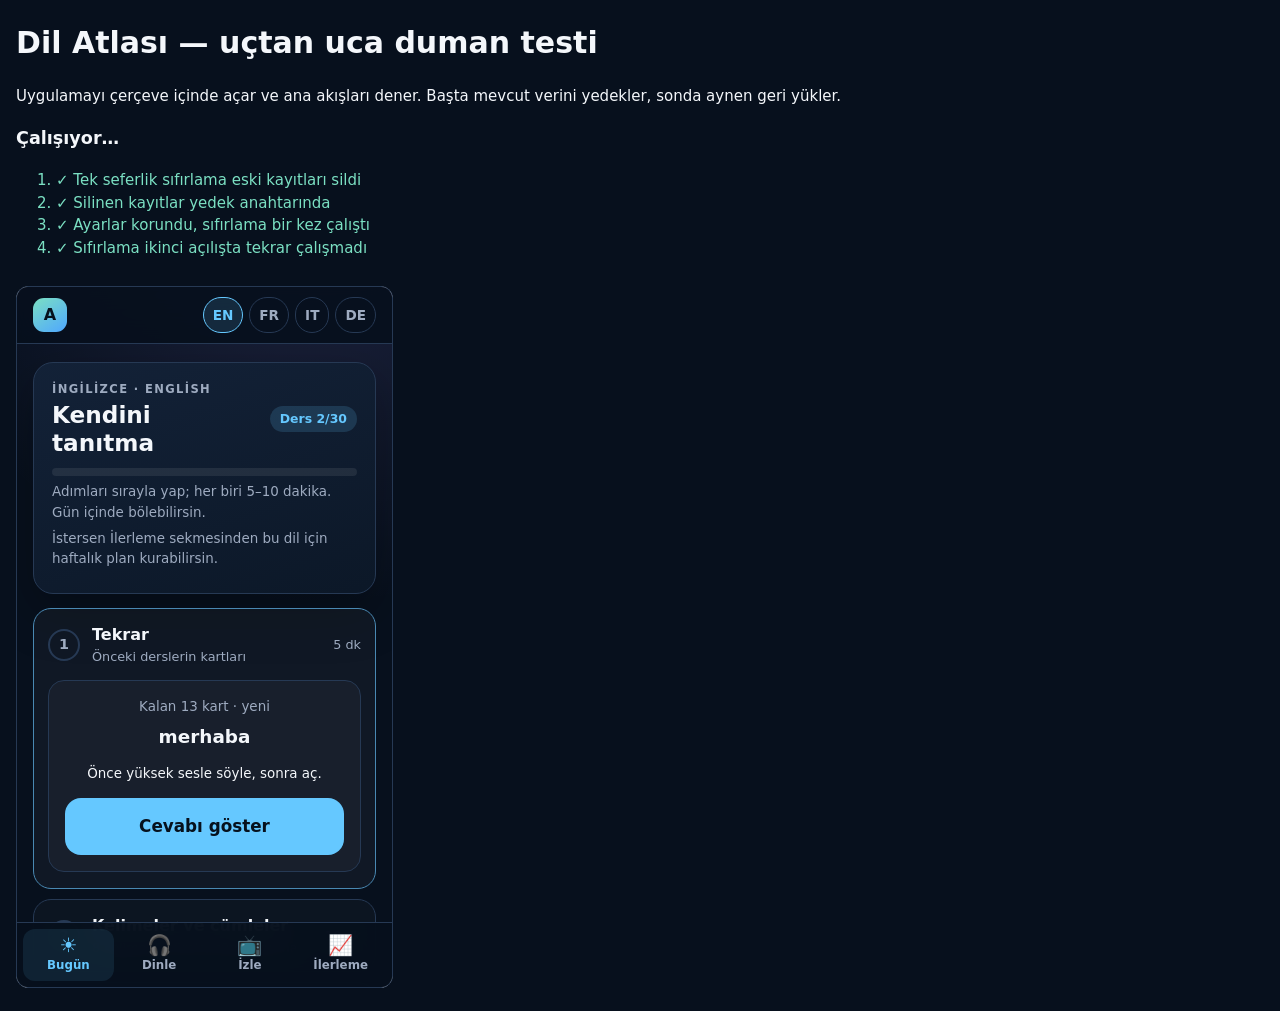
==== tests/smoke.html @ fa2945c3 "Telaffuz kontrolü: yeni konuşma kelime sayısıyla değil metin farkıyla bulunuyor Kullanıcı bildirimi:" ====
<!doctype html>
<html lang="tr">
<head>
<meta charset="utf-8">
<meta name="viewport" content="width=device-width,initial-scale=1">
<title>Dil Atlası — duman testi</title>
<style>
  body{font:15px/1.5 system-ui,sans-serif;margin:16px;background:#07101d;color:#f4f7fb}
  li.ok{color:#7be0c3}li.fail{color:#ff8b9b}#summary{font-weight:700;font-size:1.1rem}
  iframe{width:375px;height:700px;border:1px solid #263954;border-radius:12px;margin-top:12px;background:#fff}
</style>
</head>
<body>
<h1>Dil Atlası — uçtan uca duman testi</h1>
<p>Uygulamayı çerçeve içinde açar ve ana akışları dener. Başta mevcut verini yedekler, sonda aynen geri yükler.</p>
<p id="summary">Çalışıyor…</p>
<ol id="results"></ol>
<iframe id="app" title="Test edilen uygulama"></iframe>
<script>
(async () => {
  const results = document.getElementById('results');
  let pass = 0, fail = 0;
  const check = (ok, msg, extra = '') => { const li = document.createElement('li'); li.className = ok ? 'ok' : 'fail'; li.textContent = `${ok ? '✓' : '✗'} ${msg}${extra ? ' — ' + extra : ''}`; results.append(li); ok ? pass++ : fail++; };
  const wait = ms => new Promise(r => setTimeout(r, ms));
  const today = new Date().toLocaleDateString('en-CA');
  const day = o => { const d = new Date(); d.setDate(d.getDate() + o); return d.toLocaleDateString('en-CA'); };

  // Kullanıcının verisini yedekle.
  const saved = {}; for (let i = 0; i < localStorage.length; i++) { const k = localStorage.key(i); saved[k] = localStorage.getItem(k); }
  const frame = document.getElementById('app');
  const FLAG = 'dil-atlasi-sifirlama-2026-09';
  const load = async (keepFlag = true) => { if (keepFlag) localStorage.setItem(FLAG, '1'); frame.src = '../index.html?test=' + Date.now(); await new Promise(r => frame.onload = r); await wait(150); return stub(frame.contentWindow); };
  // Test ortamı: seslendirme anında biter, zamanlayıcılar en fazla 5 ms, onaylar evet, CSP ihlalleri toplanır.
  const stub = w => { w.speechSynthesis.speak = u => w.setTimeout(() => u.onend && u.onend(), 5); w.speechSynthesis.cancel = () => {}; const st = w.setTimeout.bind(w); w.setTimeout = (f, ms) => st(f, Math.min(ms, 5)); w.confirm = () => true; w.cspViolations = []; w.document.addEventListener('securitypolicyviolation', e => w.cspViolations.push(e.violatedDirective + ' ' + e.blockedURI)); return w; };

  try {
    // 0) Tek seferlik sıfırlama: eski kayıtlar silinir ama yedeklenir, diğer ayarlar kalır
    localStorage.clear(); localStorage.setItem(`da:lesson:en:${day(-3)}`, '1'); localStorage.setItem('dil-atlasi-srs', '{"v":2,"cards":{}}'); localStorage.setItem('dil-atlasi-timer', '45');
    await load(false);
    check(localStorage.getItem(`da:lesson:en:${day(-3)}`) === null && localStorage.getItem('dil-atlasi-srs') === null, 'Tek seferlik sıfırlama eski kayıtları sildi');
    check(JSON.parse(localStorage.getItem('dil-atlasi-sifirlama-yedegi') || '{}')[`da:lesson:en:${day(-3)}`] === '1', 'Silinen kayıtlar yedek anahtarında');
    check(localStorage.getItem('dil-atlasi-timer') === '45' && localStorage.getItem(FLAG) === '1', 'Ayarlar korundu, sıfırlama bir kez çalıştı');
    localStorage.setItem(`da:lesson:en:${day(-1)}`, '1'); await load(false);
    check(localStorage.getItem(`da:lesson:en:${day(-1)}`) === '1', 'Sıfırlama ikinci açılışta tekrar çalışmadı');

    // 0b) Şema sürümü ve kontrollü geçiş: eski veri yedeklenir, sürüm 2 olur; daha yeni sürümün verisine dokunulmaz
    localStorage.clear(); localStorage.setItem(`da:lesson:en:${day(-2)}`, '1'); localStorage.setItem('dil-atlasi-srs', JSON.stringify({v:2, cards:{}, stats:{en:{ok:'3', n:'4'}}}));
    await load();
    const mig = JSON.parse(localStorage.getItem('dil-atlasi-goc-yedegi') || '{}'), mst = JSON.parse(localStorage.getItem('dil-atlasi-srs')).stats.en;
    check(localStorage.getItem('dil-atlasi-surum') === '2' && mig.from === 1 && mig.data?.[`da:lesson:en:${day(-2)}`] === '1', 'Geçiş: sürüm 2, eski kayıtlar geçiş yedeğinde');
    check(mst.ok === 3 && mst.n === 4 && localStorage.getItem(`da:lesson:en:${day(-2)}`) === '1' && JSON.parse(localStorage.getItem('dil-atlasi-plan')).v === 1, 'Geçiş: veri korundu, yeni anahtarlar başlatıldı');
    localStorage.clear(); localStorage.setItem('dil-atlasi-surum', '99'); await load();
    check(localStorage.getItem('dil-atlasi-surum') === '99' && localStorage.getItem('dil-atlasi-plan') === null, 'Daha yeni sürümün verisine dokunulmadı');

    // 1) Temiz kurulum
    localStorage.clear();
    let w = await load(), $ = s => w.document.querySelector(s), $$ = s => [...w.document.querySelectorAll(s)];
    check($('#lessonPill').textContent === 'Ders 1/30', 'Temiz kurulumda Ders 1/30', $('#lessonPill').textContent);
    check($('#lessonTitle').textContent === 'Selamlaşma', 'İlk ders başlığı Selamlaşma');
    check($$('.step.open .item:not(.freq) .pron').length === 8, 'Sekiz kelimenin Türkçe okunuşu görünüyor', $$('.step.open .item .pron').map(e => e.textContent).slice(0, 3).join(' '));
    check(!!$('#voiceSelect') && $('#voiceSelect').options.length >= 1, 'Ses seçici var');
    check($$('.step').length === 4, '4 aşama görünüyor');
    check($$('.lang-chip').length === 4, '4 dil düğmesi var');
    check(!w.document.getElementById('panel-bugun').hidden && w.document.getElementById('panel-yuru').hidden, 'Varsayılan sekme Bugün');

    // 2) Dil geçişi ve kalıcılık
    $$('.lang-chip')[1].click();
    check(localStorage.getItem('dil-atlasi-active') === 'fr', 'Fransızca seçimi kaydedildi');
    check($('.step.open .item strong')?.textContent === w.LESSONS.fr[0].w[0][0], 'Fransızca ilk kelime görünüyor', $('.step.open .item strong')?.textContent);
    $('#tab-izle').click();
    w = await load(); $ = s => w.document.querySelector(s); $$ = s => [...w.document.querySelectorAll(s)];
    check($('#todayEyebrow').textContent.startsWith('Fransızca'), 'Yenilemede dil korunuyor');
    check(!$('#panel-izle').hidden, 'Yenilemede sekme korunuyor');
    check($$('#videoRes a').length >= 2 && $$('#videoRes a').every(a => a.rel === 'noopener noreferrer'), 'İzle: video bağlantıları noopener');
    $('#tab-bugun').click();

    // 3) Kelimeler + cümle kurma + aşama işaretleme
    const idx = 0, target = w.LESSONS.fr[idx].p[0][0].split(/\s+/);
    for (const tok of target) { const c = $$('.step.open .build-pool .chip').find(x => x.textContent === tok); c && c.click(); }
    check($('.step.open .result').textContent.startsWith('Doğru'), 'Cümle kurma: doğru sıra kabul edildi');
    // 3a) Cümle kurma sonu: başa sarmaz, doğru/yanlış özetini gösterir; Baştan ilk cümleye döner
    const bx = () => $('.step.open .build-pool').parentElement, bbtn = t => [...bx().querySelectorAll('.step-actions .btn')].find(b => b.textContent.startsWith(t));
    const solve = k => { for (const tok of w.LESSONS.fr[idx].p[k][0].split(/\s+/)) { const c = [...bx().querySelectorAll('.build-pool .chip')].find(x => x.textContent === tok); c && c.click(); } };
    bbtn('Sıradaki').click(); check(bx().querySelector('p').textContent.startsWith('2/5'), 'Cümle kurma: ikinci cümle');
    bbtn('Baştan').click(); check(bx().querySelector('p').textContent.startsWith('1/5'), 'Cümle kurma: Baştan ilk cümleye döndü');
    solve(0); bbtn('Sıradaki').click();
    [...bx().querySelectorAll('.build-pool .chip')].forEach(() => bx().querySelector('.build-pool .chip').click());
    check(bx().querySelector('.result').classList.contains('no'), 'Cümle kurma: yanlış sıra reddedildi');
    bbtn('Sıradaki').click(); bbtn('Sıradaki').click(); bbtn('Sıradaki').click(); solve(4);
    check(!bbtn('Sıradaki') && !!bbtn('Bitir'), 'Son cümlede Sıradaki yerine Bitir');
    bbtn('Bitir').click();
    const sum = $('.step.open .build-target') ? '' : ($$('.step.open .result').find(r => /cümleden/.test(r.textContent))?.textContent || '');
    check(/5 cümleden 2 doğru, 1 yanlış, 2 atlandı/.test(sum), 'Cümle kurma bitince özet gösterildi, başa sarmadı', sum);
    [...w.document.querySelectorAll('.step.open .btn')].find(b => b.textContent === 'Baştan başla').click();
    check(bx().querySelector('p').textContent.startsWith('1/5'), 'Özetten sonra Baştan başla ilk cümleye döndü');
    $$('.step.open .btn').find(b => b.textContent.startsWith('Tamamladım')).click();
    check(localStorage.getItem(`da:lesson:fr:${today}`) === '1', 'Kelimeler aşaması da:lesson anahtarına yazıldı');
    check($('.step.open .step-title').textContent === 'Dinle ve tekrar et', 'Sonraki aşama açıldı');
    check($('#todayBar').style.width === '50%', 'İlerleme çubuğu %50', $('#todayBar').style.width);

    // 3b) En sık 1000 kelime: ders tamamlanınca ilk paket öğrenildi, bugün aynı paket görünmeye devam eder
    const fst = JSON.parse(localStorage.getItem('dil-atlasi-sik') || '{}').fr;
    check(fst && fst.done === 1 && fst.last === today, 'Sık kelimeler: ders tamamlanınca 1. paket sayıldı', JSON.stringify(fst));
    const hf = $$('.step-head'); if (hf[1].getAttribute('aria-expanded') !== 'true') hf[1].click();
    check($$('.step.open .item.freq').length === 10 && $$('.step.open .item.freq strong')[0].textContent.includes(w.FREQ.fr[0][0]), 'Sık kelimeler: bugünün 10 kelimesi (1–10) görünüyor');
    check($$('.step.open .item.freq .example').length === 10, 'Sık kelimeler: örnek cümleler var');
    $$('.step.open .btn').find(b => b.textContent === 'Geri al').click();
    check(JSON.parse(localStorage.getItem('dil-atlasi-sik')).fr.done === 0, 'Geri alınca paket sayacı geri döndü');
    const hf2 = $$('.step-head'); if (hf2[1].getAttribute('aria-expanded') !== 'true') hf2[1].click();
    $$('.step.open .btn').find(b => b.textContent.startsWith('Tamamladım')).click();

    // 3c) Ses zinciri: "Hepsini dinle" başka bir ▶ ile durur (Safari cancel sonrası onend gönderse bile)
    const spoken = [], fakeSpeak = u => { spoken.push(u.lang); w.setTimeout(() => u.onend && u.onend(), 5); };
    w.speechSynthesis.speak = fakeSpeak; w.speechSynthesis.cancel = () => {};
    const hl = $$('.step-head'); if (hl[1].getAttribute('aria-expanded') !== 'true') hl[1].click();
    $$('.step.open .btn').find(b => b.textContent === '▶ Hepsini dinle').click(); await wait(2);
    $$('.step.open .item .speak')[3].click(); await wait(150);
    check(spoken.length === 2, 'Tek ▶, "Hepsini dinle" zincirini durdurdu', `çalınan=${spoken.length}`);
    spoken.length = 0; $$('.step.open .btn').find(b => b.textContent === '▶ Hepsini dinle').click(); await wait(150);
    check(spoken.length === 8, '"Hepsini dinle" yalnızca basınca 8 kelimeyi okudu', `çalınan=${spoken.length}`);

    // 4) Dinle: ses çalışması baştan sona, Türkçe seslendirilmez, anlam yazılı; bitince shadow işaretlenir
    spoken.length = 0; $('#tab-yuru').click(); $('#drillPlay').click(); for (let i = 0; i < 40 && !$('#drillTr').textContent; i++) await wait(5);
    check($('#drillL2').textContent === w.LESSONS.fr[0].w[0][0] && $('#drillTr').textContent.endsWith(w.LESSONS.fr[0].w[0][1]), 'Ses çalışması: hedef dil büyük, Türkçe anlam altında yazılı', $('#drillTr').textContent);
    for (let i = 0; i < 400 && !$('#drillL1').textContent.startsWith('Bitti'); i++) await wait(50);
    check($('#drillL1').textContent.startsWith('Bitti'), 'Ses çalışması tamamlandı');
    check(spoken.length > 0 && spoken.every(l => l.startsWith('fr')), 'Ses çalışmasında Türkçe seslendirme yok', [...new Set(spoken)].join(','));
    check(!$('#trVoiceSelect'), 'Türkçe ses seçici kaldırıldı');
    $('#drillPlay').click(); await wait(2); $('#tab-bugun').click(); await wait(20);
    check($('#drillPlay').textContent === '▶ Başlat', 'Sekme değişince ses çalışması durdu'); $('#tab-yuru').click();
    w.document.querySelector('input[name=rate][value="0.8"]').click();
    check(localStorage.getItem('dil-atlasi-rate') === '0.8', 'Konuşma hızı kaydedildi');
    check(localStorage.getItem(`da:shadow:fr:${today}`) === '1', 'Ses çalışması bitince shadow işaretlendi');
    check($$('#audioRes a').length >= 2, 'Dinle: podcast bağlantıları var');

    // 5) Konuş: ChatGPT bağlantısı yalnızca ders metnini taşır
    $('#tab-bugun').click();
    const heads = $$('.step-head'); if (heads[3].getAttribute('aria-expanded') !== 'true') heads[3].click();
    const gpt = $$('.step.open a').find(a => a.textContent.includes('ChatGPT'));
    const q = decodeURIComponent(gpt.href.split('?q=')[1] || '');
    check(gpt.href.startsWith('https://chatgpt.com/?q=') && gpt.rel === 'noopener noreferrer', 'ChatGPT bağlantısı doğru ve noopener');
    check(q.includes(w.LESSONS.fr[0].t) && !q.includes('localStorage'), 'Mesaj günün dersini içeriyor');

    check(/EN FAZLA 2/.test(q) && /senaryo/.test(q), 'Mesaj senaryo ve en fazla 2 düzeltme kuralı içeriyor');

    // 5b) Hata defteri: kullanıcı girdisi metin olarak saklanır, günde en fazla 2
    const xss = '<img src=x onerror=alert(1)>Je suis là.';
    const [inT, inTr] = $$('.step.open .note-form input'); inT.value = xss; inTr.value = 'Buradayım.';
    $$('.step.open .note-form .btn')[0].click();
    const notes = JSON.parse(localStorage.getItem('dil-atlasi-notlar'));
    const noteVals = Object.values(notes.items);
    check(noteVals.length === 1 && noteVals[0].t === xss && noteVals[0].d === today, 'Hata defterine not eklendi (metin olarak)');
    const [inT2] = $$('.step.open .note-form input'); inT2.value = 'Deuxième phrase.'; $$('.step.open .note-form .btn')[0].click();
    check($$('.step.open .note-form .btn')[0].disabled, 'Günde 2 nottan sonra ekleme kapandı');
    check(!w.document.querySelector('img[src="x"]'), 'Not içeriği HTML olarak çalışmadı');

    // 5a) Telaffuz testi Konuş adımında görünür: her kelime/cümle için ▶, 🎙 Kaydet, ✓ Kontrol et
    let stopped = 0, deny = true;
    w.navigator.mediaDevices.getUserMedia = async () => { if (deny) throw Object.assign(new Error('x'), {name:'NotAllowedError'}); return {getTracks: () => [{stop() { stopped++; }}]}; };
    w.MediaRecorder = class { constructor() { this.state = 'inactive'; this.mimeType = 'audio/webm'; } start() { this.state = 'recording'; } stop() { this.state = 'inactive'; this.ondataavailable({data:new w.Blob(['x'], {type:'audio/webm'})}); this.onstop(); } };
    // iPhone Safari modeli (gerçek cihaz tanılamasından, v18: "başladı → mikrofon" ve sonra hiçbir şey):
    // - Sayfada yalnızca ilk start() ses alır; sonraki her oturumda mikrofon açılır ama ses gelmez (sonuç/hata/end yok).
    // - start() dokunma (click) dışında çağrılırsa da ses gelmez.
    // - Sürekli (continuous) oturum açık kalır; söylenenler tek bir büyüyen ara sonuçta birikir (isFinal yok).
    // - stop() 'end' gönderir; abort() göndermez. Açık nesnede start() InvalidStateError fırlatır.
    let micOpen = 0, pageStarts = 0, deadStarts = 0, instances = 0, liveRec = null;
    w.SpeechRecognition = w.webkitSpeechRecognition = class {
      constructor() { this.n = ++instances; }
      start() {
        if (this.open) throw new w.DOMException('already started', 'InvalidStateError');
        pageStarts++; const inTap = w.event?.type === 'click';
        this.alive = inTap && pageStarts === 1; if (!this.alive) deadStarts++;
        micOpen++; this.open = true; this.list = []; liveRec = this;
        this.onstart?.(); this.onaudiostart?.();
      }
      stop() { w.setTimeout(() => { if (!this.open) return; this.open = false; micOpen--; if (liveRec === this) liveRec = null; this.onend?.(); }, 5); }
      abort() { if (this.open) { this.open = false; micOpen--; if (liveRec === this) liveRec = null; } }
    };
    // Kullanıcı konuşur: açık ve ses alan oturuma eklenir.
    // iPhone yeni konuşmayı üç biçimde bildirebiliyor: 'ekle' (aynı metne ekler), 'yeni' (duraklamadan sonra metni yalnızca yeni cümleyle
    // baştan yazar), 'sira' (yeni bir sonuç sırası açar). Varsayılan 'ekle'.
    let sayMode = 'ekle';
    const say = t => {
      const r = liveRec; if (!r || !r.alive) return;
      r.list ||= [];
      if (sayMode === 'sira' || !r.list.length) r.list.push(t);
      else r.list[r.list.length - 1] = sayMode === 'yeni' ? t : (r.list[r.list.length - 1] + ' ' + t).trim();
      r.onresult({resultIndex:0, results:r.list.map(x => Object.assign([{transcript:x}], {isFinal:false}))});
    };
    const hk = $$('.step-head'); hk[3].click(); if ($$('.step-head')[3].getAttribute('aria-expanded') !== 'true') $$('.step-head')[3].click();
    const rows = $$('.step.open .pron-item');
    check(rows.length === 13 && rows[0].querySelector('strong').textContent === w.LESSONS.fr[0].w[0][0] && rows[0].textContent.includes(w.LESSONS.fr[0].w[0][1]), 'Telaffuz testi: 8 kelime + 5 cümle, Türkçe anlam yazılı', `satır=${rows.length}`);
    const say0 = rows[8], tools = say0.querySelector('.pron-tools'), recBtn = [...tools.querySelectorAll('.btn')].find(b => b.textContent.includes('Kaydet'));
    recBtn.click(); await wait(20);
    check(/izni verilmedi/.test(tools.querySelector('.rec [role=status]').textContent), 'Mikrofon izni reddedilince açıklama gösterildi');
    // Test ortamında zamanlayıcılar 5 ms'ye kısaltıldığı için kayıt süre sınırında kendiliğinden biter.
    deny = false; recBtn.click(); await wait(40);
    const aud = tools.querySelector('.rec audio');
    check(stopped === 1 && aud && aud.src.startsWith('blob:') && recBtn.textContent.includes('Yeniden'), 'Kayıt süre sınırında bitti: mikrofon kapatıldı, kayıt dinlenebilir');
    recBtn.click(); await wait(40);
    check(stopped === 2 && tools.querySelectorAll('.rec audio').length === 1 && tools.querySelector('.rec audio').src !== aud.src, 'Yeni kayıt eskisinin yerini aldı');
    // Otomatik kontrol: önce açık onay, sonra kelime kelime sonuç
    const target8 = w.LESSONS.fr[0].p[0][0], chk = [...tools.querySelectorAll('.btn')].find(b => b.textContent.includes('Kontrol'));
    const res8 = () => tools.querySelector('.check').textContent;
    chk.click(); await wait(20);
    check(/Onaylıyor musun/.test(res8()) && localStorage.getItem('dil-atlasi-tanima') === null, 'Otomatik kontrol önce onay istiyor');
    [...tools.querySelectorAll('.check .btn')].find(b => b.textContent.startsWith('Onayla')).click(); say(target8.toLowerCase().replace(/[.,!?]/g, '')); await wait(40);
    check(localStorage.getItem('dil-atlasi-tanima') === '1' && /%100/.test(res8()), 'Doğru söylenince %100', res8());
    check(micOpen === 1 && !$('#asrBar').hidden && /Mikrofon açık/.test($('#asrBar').textContent), 'Oturum açık kalıyor ve "Mikrofon açık · Kapat" çubuğu görünüyor');
    const words8 = target8.split(/\s+/).filter(x => /\p{L}/u.test(x));
    chk.click(); say(words8.slice(0, -1).join(' ') + ' xyz'); await wait(40);
    check(tools.querySelectorAll('.check .word-miss').length === 1 && tools.querySelectorAll('.check .word-ok').length === words8.length - 1, 'İkinci kontrol: eksik kelime kırmızı (aynı oturum, önceki söz karışmadı)', res8());
    chk.click(); say(target8); await wait(40);
    check(/%100/.test(res8()), 'Üçüncü kontrol de sonuç verdi', res8());
    chk.click(); await wait(2); chk.click(); await wait(20);
    check(chk.textContent === '✓ Kontrol et' && /Ses duyulmadı/.test(res8()) && micOpen === 1, 'Söylemeden Bitir: "Ses duyulmadı", oturum açık kalır', res8());
    check(![...tools.querySelectorAll('.btn')].some(b => b.textContent === '▶ Doğrusu'), '"▶ Doğrusu" düğmesi kaldırıldı');
    // Kullanıcının senaryosu: yanlış, sonra doğru, art arda 5 kez
    const seq = [];
    for (let k = 0; k < 5; k++) { chk.click(); say(k % 2 ? target8 : 'how are you'); await wait(40); seq.push(tools.querySelector('.check .result')?.textContent.match(/%\d+/)?.[0] || res8()); }
    check(seq.join(' ') === '%0 %100 %0 %100 %0', 'Art arda 5 kontrol: yanlış/doğru her seferinde doğru sonuç', seq.join(' '));
    const tools0 = rows[0].querySelector('.pron-tools'), chk0 = [...tools0.querySelectorAll('.btn')].find(b => b.textContent.includes('Kontrol'));
    chk0.click(); say(w.LESSONS.fr[0].w[0][0]); await wait(40);
    check(/%100/.test(tools0.querySelector('.check').textContent), 'Başka satırda kontrol aynı oturumla sonuç verdi', tools0.querySelector('.check').textContent);
    // Kullanıcının bildirdiği sıra: "how are you" → "hello" → "hello" → "thank you"; üç bildirim biçiminde de her biri doğru değerlendirilmeli
    const rowOf = word => rows.find(r => r.querySelector('strong').textContent.toLowerCase() === word);
    for (const mode of ['ekle', 'yeni', 'sira']) {
      sayMode = mode; const got = [];
      for (const [word, spoken] of [['salut', 'ça va'], ['salut', 'salut'], ['salut', 'salut'], ['merci', 'merci']]) {
        const row = rowOf(word) || rows[0], c = [...row.querySelectorAll('.pron-tools .btn')].find(b => b.textContent.includes('Kontrol'));
        c.click(); say(spoken); await wait(40); got.push(row.querySelector('.check .result')?.textContent.match(/%\d+/)?.[0] || row.querySelector('.check').textContent.slice(0, 40));
      }
      check(got.join(' ') === '%0 %100 %100 %100', `Kullanıcının sırası (${mode}): yanlış, doğru, doğru, başka kelime doğru`, got.join(' '));
    }
    sayMode = 'ekle';
    check(deadStarts === 0 && pageStarts === 1 && instances === 1, 'Bütün kontroller tek oturumla yapıldı (iPhone yalnızca ilkini dinliyor)', `başlatma=${pageStarts} ölü=${deadStarts} nesne=${instances}`);
    // Kapat: mikrofon kapanır, çubuk gizlenir
    $('#asrBar .btn').click(); await wait(20);
    check(micOpen === 0 && $('#asrBar').hidden, 'Kapat ile mikrofon kapandı');
    // Yeniden açılan oturum iPhone'da sessiz kalır → "Yenile ve devam et" önerilir; yenileyince Konuş adımı açılır ve çalışır
    chk0.click(); say('bonjour'); await wait(40);
    const rb = [...tools0.querySelectorAll('.check .btn')].find(b => b.textContent.includes('Yenile'));
    check(!!rb && /Tanılama v\d+: başladı → mikrofon/.test(tools0.querySelector('.check').textContent), 'Sessiz yeniden açılışta Yenile önerisi ve tanılama satırı', tools0.querySelector('.check').textContent);
    w.__eskiSayfa = true; const reloaded = new Promise(r => frame.onload = r); rb.click(); await reloaded; await wait(150);
    w = stub(frame.contentWindow); check(!w.__eskiSayfa, 'Yenile ve devam et sayfayı yeniledi');
    $ = s => w.document.querySelector(s); $$ = s => [...w.document.querySelectorAll(s)];
    check($('.step.open .step-title')?.textContent === 'Konuş' && !!$('#pronTest'), 'Yenileme sonrası Konuş adımı açık, telaffuz testi hazır', $('.step.open .step-title')?.textContent);
    check(w.matchWords("J'ai un chat.", 'jai un chat').score < 1 && w.matchWords('Ça va très bien', 'ca va tres bien').score === 1, 'Karşılaştırma aksan ve noktalamayı yok sayıyor');
    check(!Object.keys(localStorage).some(k => /kayit|rec|audio/i.test(k)), 'Ses kaydı saklanmadı');

    // 5c) Aynı gün kendini sına
    const h2 = $$('.step-head'); if (h2[1].getAttribute('aria-expanded') !== 'true') h2[1].click();
    $$('.step.open .btn').find(b => b.textContent.startsWith('▶ Testi başlat')).click();
    let qn = 0; while ($$('.step.open .flash').length && qn < 40) { const f = $$('.step.open .flash').pop(); f.querySelector('.btn').click(); const b = [...f.querySelectorAll('.actions .btn')]; (qn === 0 ? b[0] : b[1]).click(); qn++; }
    check(qn === 24 && /23 öğeyi hatırladın/.test($('.step.open')?.textContent || ''), 'Kendini sına: 13 ders + 10 sık kelime, bilinmeyen sona döndü', `tur=${qn}`);

    // 5d) Ertesi gün hata defteri kartı tekrar kuyruğunda (text olarak)
    const nn = JSON.parse(localStorage.getItem('dil-atlasi-notlar')); Object.values(nn.items).forEach(x => x.d = day(-1)); localStorage.setItem('dil-atlasi-notlar', JSON.stringify(nn));
    localStorage.setItem(`da:lesson:fr:${day(-1)}`, '1');
    w = await load(); $ = s => w.document.querySelector(s); $$ = s => [...w.document.querySelectorAll(s)];
    const cardsFr = w.dueCards('fr').filter(c => c.id.includes(':n:'));
    check(cardsFr.length === 2 && cardsFr.some(c => c.target === xss), 'Hata defteri kartları ertesi gün tekrarda');
    check(!w.document.querySelector('img[src="x"]'), 'Kart gösteriminde HTML çalışmadı');

    // 6) Ertesi gün: ders ilerler, tekrar kartları gelir
    localStorage.clear(); localStorage.setItem('dil-atlasi-active', 'en'); localStorage.setItem(`da:lesson:en:${day(-1)}`, '1');
    w = await load(); $ = s => w.document.querySelector(s); $$ = s => [...w.document.querySelectorAll(s)];
    check($('#lessonPill').textContent === 'Ders 2/30', 'Bir gün çalışınca Ders 2', $('#lessonPill').textContent);
    check(/Kalan 13 kart/.test($('.step.open .flash')?.textContent || ''), 'Dünkü 13 öğe tekrar kartı oldu');
    let n = 0; while ($('#steps .flash') && n < 20) { $('#steps .flash .btn').click(); const b = $$('#steps .flash .actions .btn'); (n === 0 ? b[0] : b[1]).click(); n++; }
    const srs = JSON.parse(localStorage.getItem('dil-atlasi-srs'));
    check(n === 13 && srs.v === 2, '13 kart değerlendirildi, v2 biçimi', `n=${n}`);
    const lg = JSON.parse(localStorage.getItem('dil-atlasi-gunluk')).d[today]?.en;
    check(lg?.c === 13 && lg.ok === 12, 'Günlük istatistik: 13 kart, 12 bilinen', JSON.stringify(lg));
    const cur = $('#statsBody tr.current');
    check(cur && cur.querySelectorAll('td')[2].textContent === '13' && cur.querySelectorAll('td')[3].textContent === '%92', 'İlerleme: haftalık tabloda bugünkü kartlar', cur?.textContent);
    check(/13 kart/.test($('#statsToday').textContent), 'İlerleme: bugünün özeti', $('#statsToday').textContent);
    check(srs.cards['en:0:w0'].d === day(1) && srs.cards['en:0:w1'].d === day(1), 'Bilinen ve bilinmeyen kart ertesi güne planlandı');
    check(localStorage.getItem(`da:review:en:${today}`) === '1', 'Kartlar bitince review kendiliğinden işaretlendi');
    const h3 = $$('.step-head'); if (h3[1].getAttribute('aria-expanded') !== 'true') h3[1].click();
    check($$('.step.open .item strong').some(e => e.textContent.startsWith('🇹🇷')), 'Somut kelimede emoji ipucu görünüyor (Ders 2: Türkiye)');

    // 6-plan) Haftalık plan: bugünü seç, hedef 2 aşama; dil düğmesi ve Bugün ipucu güncellenir
    const dow = String(new Date().getDay());
    $(`#planDays input[value="${dow}"]`).click(); $('#planGoal input[value="2"]').click();
    const pl = JSON.parse(localStorage.getItem('dil-atlasi-plan')).langs.en;
    check(pl.days.length === 1 && pl.days[0] === +dow && pl.goal === 2, 'Plan kaydedildi', JSON.stringify(pl));
    check($$('.lang-chip')[0].classList.contains('planned') && /bugün planda/.test($$('.lang-chip')[0].getAttribute('aria-label')), 'Dil düğmesinde bugün planda işareti');
    check(/bugün İngilizce günü/.test($('#planHint').textContent) && /0\/1/.test($('#planHint').textContent), 'Bugün ipucu planı ve hedefi gösteriyor', $('#planHint').textContent);
    $$('.lang-chip')[1].click();
    check(/planında yok; planlı: İngilizce/.test($('#planHint').textContent), 'Planda olmayan dil için yumuşak hatırlatma', $('#planHint').textContent);
    $(`#planDays input[value="${dow}"]`).click(); $$('.lang-chip')[2].click(); $(`#planDays input[value="${dow}"]`).click();
    check($('#planWarn').textContent.includes('Fransızca ve İtalyanca aynı günlerde'), 'Fransızca-İtalyanca aynı gün uyarısı');
    $$('.lang-chip')[0].click();

    // 6a) Dünkü sık kelime paketi bugün tekrar kartı olur
    localStorage.setItem('dil-atlasi-sik', JSON.stringify({en: {on: true, done: 1, last: day(-1)}}));
    w = await load(); $ = s => w.document.querySelector(s); $$ = s => [...w.document.querySelectorAll(s)];
    check(w.dueCards('en').filter(c => c.id.startsWith('en:f:')).length === 10, 'Dünkü 10 sık kelime tekrar kuyruğunda');
    const hs = $$('.step-head'); if (hs[1].getAttribute('aria-expanded') !== 'true') hs[1].click();
    check($$('.step.open .item.freq strong')[0]?.textContent.includes(w.FREQ.en[10][0]), 'Bugün 11–20. kelimeler gösteriliyor');
    $('#tab-ilerleme').click(); $('#freqToggle').click();
    check(JSON.parse(localStorage.getItem('dil-atlasi-sik')).en.on === false && !w.document.querySelector('.item.freq'), 'Sık kelimeler kapatılabiliyor');
    $('#freqToggle').click(); $('#tab-bugun').click();

    // 6b) Uzun süreli hatırlama ölçüsü: 7+ gün aralıklı kart
    const st6 = JSON.parse(localStorage.getItem('dil-atlasi-srs')); st6.cards['en:0:s0'] = {b:2, d:today}; localStorage.setItem('dil-atlasi-srs', JSON.stringify(st6));
    w = await load(); $ = s => w.document.querySelector(s); $$ = s => [...w.document.querySelectorAll(s)];
    const h6 = $$('.step-head'); if (h6[0].getAttribute('aria-expanded') !== 'true') h6[0].click();
    $('#steps .flash .btn').click(); $$('#steps .flash .actions .btn')[1].click();
    const st7 = JSON.parse(localStorage.getItem('dil-atlasi-srs'));
    check(st7.stats?.en?.n === 1 && st7.stats.en.ok === 1 && st7.cards['en:0:s0'].b === 3, 'Uzun aralıklı kart hatırlama ölçüsüne sayıldı');
    check(/%100/.test($('#retention').textContent), 'İlerleme: 7+ gün hatırlama oranı gösteriliyor', $('#retention').textContent);

    // 7) Yedekleme: dışa aktar, bozuk dosyayı reddet, geri yükle
    let blob; const oc = w.URL.createObjectURL; w.URL.createObjectURL = b => { blob = b; return oc(b); }; w.HTMLAnchorElement.prototype.click = function () {};
    $('#exportData').click(); const backup = JSON.parse(await blob.text());
    check(backup.schemaVersion === 2 && backup.srsVersion === 2 && Object.keys(backup.srs).length === 13, 'Yedek görevleri ve 13 kartı içeriyor');
    check(backup.srsStats?.en?.n === 1 && backup.plan?.en?.goal === 2 && backup.log?.[today]?.en?.c >= 13, 'Yedek hatırlama ölçüsü, plan ve günlük istatistiği içeriyor');
    check(backup.notes && typeof backup.notes === 'object', 'Yedek hata defterini içeriyor');
    const imp = async data => { const dt = new w.DataTransfer(); dt.items.add(new w.File([typeof data === 'string' ? data : JSON.stringify(data)], 'b.json')); $('#importFile').files = dt.files; $('#importFile').dispatchEvent(new w.Event('change')); await wait(100); return $('#dataStatus'); };
    check((await imp('{bozuk')).classList.contains('error'), 'Bozuk JSON reddedildi');
    backup.srs['<img>'] = {b:1, d:today}; backup.srs['en:0:w9'] = {b:99, d:'x'};
    localStorage.clear();
    await imp(backup);
    const restored = JSON.parse(localStorage.getItem('dil-atlasi-srs'));
    check(Object.keys(restored.cards).length === 13 && localStorage.getItem(`da:lesson:en:${day(-1)}`) === '1', 'Geri yükleme kartları ve görevleri getirdi, geçersizleri almadı');
    check(restored.stats?.en?.n === 1 && JSON.parse(localStorage.getItem('dil-atlasi-plan')).langs.en.goal === 2 && JSON.parse(localStorage.getItem('dil-atlasi-gunluk')).d[today].en.c >= 13, 'Geri yükleme ölçüyü, planı ve istatistiği getirdi');
    const v1 = {app:'dil-atlasi', schemaVersion:1, tasks:{[`da:speak:it:${day(-4)}`]:'1'}};
    check(!(await imp(v1)).classList.contains('error') && localStorage.getItem(`da:speak:it:${day(-4)}`) === '1', 'Eski (sürüm 1) yedek hâlâ yüklenebiliyor');

    // 8) Sayaç
    w = await load(); $ = s => w.document.querySelector(s); $$ = s => [...w.document.querySelectorAll(s)];
    $('#tab-ilerleme').click(); $('#timerDuration input[value="45"]').click();
    check($('#timerDisplay').textContent === '45:00' && localStorage.getItem('dil-atlasi-timer') === '45', 'Sayaç 45 dk seçildi');
    $('#timerToggle').click(); check($('#timerToggle').textContent === 'Duraklat', 'Sayaç başladı');
    const realNow = w.Date.now; w.Date.now = () => realNow.call(w.Date) + 60_000; await wait(700);
    check($('#timerDisplay').textContent === '44:00', 'Sayaç bitiş anından hesaplanıyor (arka planda kaymaz)', $('#timerDisplay').textContent);
    w.Date.now = realNow;
    $('#timerToggle').click(); check($('#timerToggle').textContent === 'Devam et', 'Sayaç durdu');
    $('#timerReset').click(); check($('#timerDisplay').textContent === '45:00', 'Sayaç sıfırlandı');
    check($$('#lessonList li').length === 30 && $('#lessonList li.current').textContent === w.LESSONS.en[1].t, '30 günlük rota, güncel ders işaretli');

    // 9) Dili sıfırla: yalnızca o dil silinir
    localStorage.setItem(`da:lesson:de:${day(-1)}`, '1');
    $('#resetLang').click();
    check(localStorage.getItem(`da:lesson:en:${day(-1)}`) === null && localStorage.getItem(`da:lesson:de:${day(-1)}`) === '1', 'Sıfırlama yalnızca seçili dili sildi');
    check(!Object.keys(JSON.parse(localStorage.getItem('dil-atlasi-srs')).cards).some(k => k.startsWith('en:')), 'Sıfırlama o dilin kartlarını sildi');
    check($('#lessonPill').textContent === 'Ders 1/30', 'Sıfırlamadan sonra Ders 1');

    // 10) Mobil ve güvenlik
    check(w.document.documentElement.scrollWidth <= w.innerWidth, 'Mobil genişlikte yatay taşma yok');
    check(w.cspViolations.length === 0, 'CSP ihlali yok', w.cspViolations.join(', '));
    check(!!w.document.querySelector('meta[http-equiv="Content-Security-Policy"]'), 'CSP etiketi var');
    check(/^Sürüm v\d+$/.test(w.document.getElementById('appVersion').textContent), 'Sürüm İlerleme sekmesinde görünüyor', w.document.getElementById('appVersion').textContent);
  } catch (e) {
    check(false, 'Test beklenmedik şekilde durdu', e.message);
  } finally {
    // Kullanıcının verisini geri yükle.
    localStorage.clear(); Object.entries(saved).forEach(([k, v]) => localStorage.setItem(k, v));
    document.getElementById('summary').textContent = `${pass} geçti, ${fail} başarısız. Verilerin geri yüklendi.`;
    document.title = fail ? 'BAŞARISIZ' : 'GEÇTİ';
    window.testResult = {pass, fail};
  }
})();
</script>
</body>
</html>
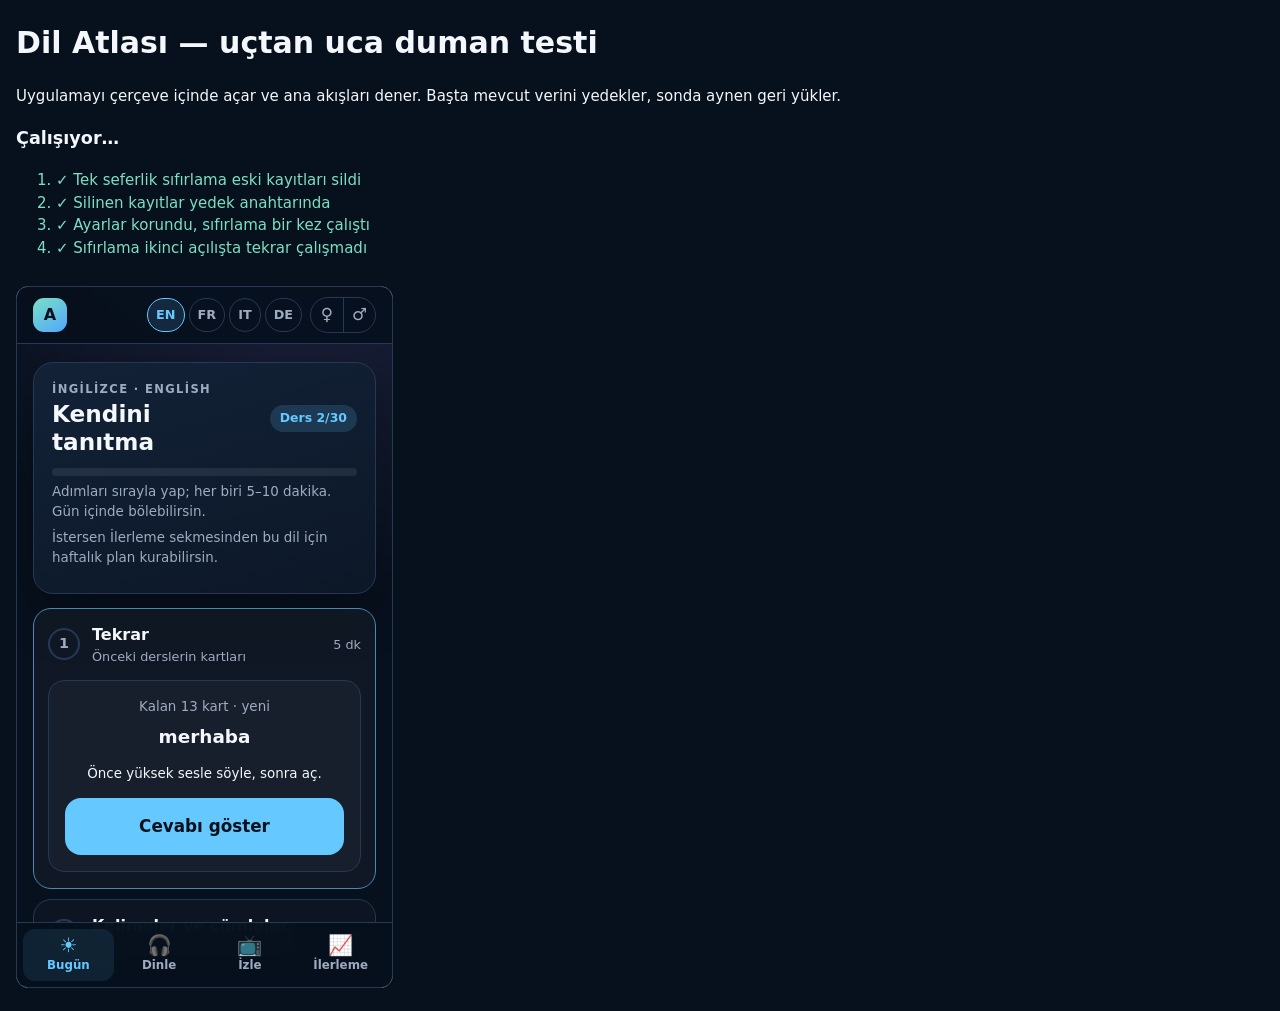
==== commit ff68650e: "Kadın/erkek ses seçimi (sayfanın üstünde ♀ ♂) ve doğal aksan önceliği - Başlıkta ♀ ♂ düğmeleri: dört" ====
--- a/tests/smoke.html
+++ b/tests/smoke.html
@@ -348,6 +348,27 @@
     check(!Object.keys(JSON.parse(localStorage.getItem('dil-atlasi-srs')).cards).some(k => k.startsWith('en:')), 'Sıfırlama o dilin kartlarını sildi');
     check($('#lessonPill').textContent === 'Ders 1/30', 'Sıfırlamadan sonra Ders 1');
 
+    // 9b) Kadın/erkek ses: üstteki ♀ ♂ düğmeleri; doğal aksan (dilin kendi bölgesi) öne alınır
+    const V = (name, lang) => ({name, lang, voiceURI: name, default: false});
+    let voices = [V('Thomas', 'fr-FR'), V('Amélie', 'fr-CA'), V('Audrey (Enhanced)', 'fr-FR'), V('Google français', 'fr-FR'), V('Samantha', 'en-US'), V('Daniel', 'en-GB'), V('Alice', 'it-IT')];
+    w.speechSynthesis.getVoices = () => voices;
+    const toastText = () => $('#toast').textContent, pressed = g => $(`#genderToggle button[data-g="${g}"]`).getAttribute('aria-pressed');
+    check(w.voiceFor('fr-FR').name === 'Audrey (Enhanced)', 'Otomatik: en doğal Fransa sesi', w.voiceFor('fr-FR').name);
+    $('#genderToggle button[data-g="m"]').click();
+    check(localStorage.getItem('dil-atlasi-ses-cinsiyet') === 'm' && pressed('m') === 'true' && w.voiceFor('fr-FR').name === 'Thomas' && w.voiceFor('en-US').name === 'Daniel', '♂: Fransızca Thomas, İngilizce Daniel', `${w.voiceFor('fr-FR').name}, ${w.voiceFor('en-US').name}`);
+    check(/Erkek ses: Daniel/.test(toastText()), 'Seçilen ses bildirimi gösterildi', toastText());
+    $('#genderToggle button[data-g="f"]').click();
+    check(pressed('f') === 'true' && pressed('m') === 'false' && w.voiceFor('fr-FR').name === 'Audrey (Enhanced)' && w.voiceFor('en-US').name === 'Samantha', '♀: Fransızca Audrey, İngilizce Samantha');
+    voices = voices.filter(v => !/Audrey|Google/.test(v.name));
+    check(w.voiceFor('fr-FR').name === 'Amélie', '♀: Fransa kadın sesi yoksa Kanada kadın sesi', w.voiceFor('fr-FR').name);
+    $('#genderToggle button[data-g="f"]').click();
+    check(!localStorage.getItem('dil-atlasi-ses-cinsiyet') && w.voiceFor('fr-FR').name === 'Thomas', 'Seçili düğmeye yeniden dokununca otomatik (aksan önce: Thomas fr-FR)', w.voiceFor('fr-FR').name);
+    localStorage.setItem('dil-atlasi-voices', JSON.stringify({fr: 'Thomas'})); $('#genderToggle button[data-g="f"]').click();
+    check(w.voiceFor('fr-FR').name === 'Amélie', 'Elle seçilen erkek ses, kadın tercihiyle çakışınca kadın ses kullanılır');
+    voices = [V('Alice', 'it-IT')]; $$('.lang-chip')[2].click(); $('#genderToggle button[data-g="m"]').click();
+    check(/İtalyanca erkek ses yok/.test(toastText()) && w.voiceFor('it-IT').name === 'Alice', 'Erkek ses yoksa söylenir ve olan ses kullanılır', toastText());
+    $('#genderToggle button[data-g="m"]').click(); $$('.lang-chip')[0].click(); localStorage.removeItem('dil-atlasi-voices');
+
     // 10) Mobil ve güvenlik
     check(w.document.documentElement.scrollWidth <= w.innerWidth, 'Mobil genişlikte yatay taşma yok');
     check(w.cspViolations.length === 0, 'CSP ihlali yok', w.cspViolations.join(', '));
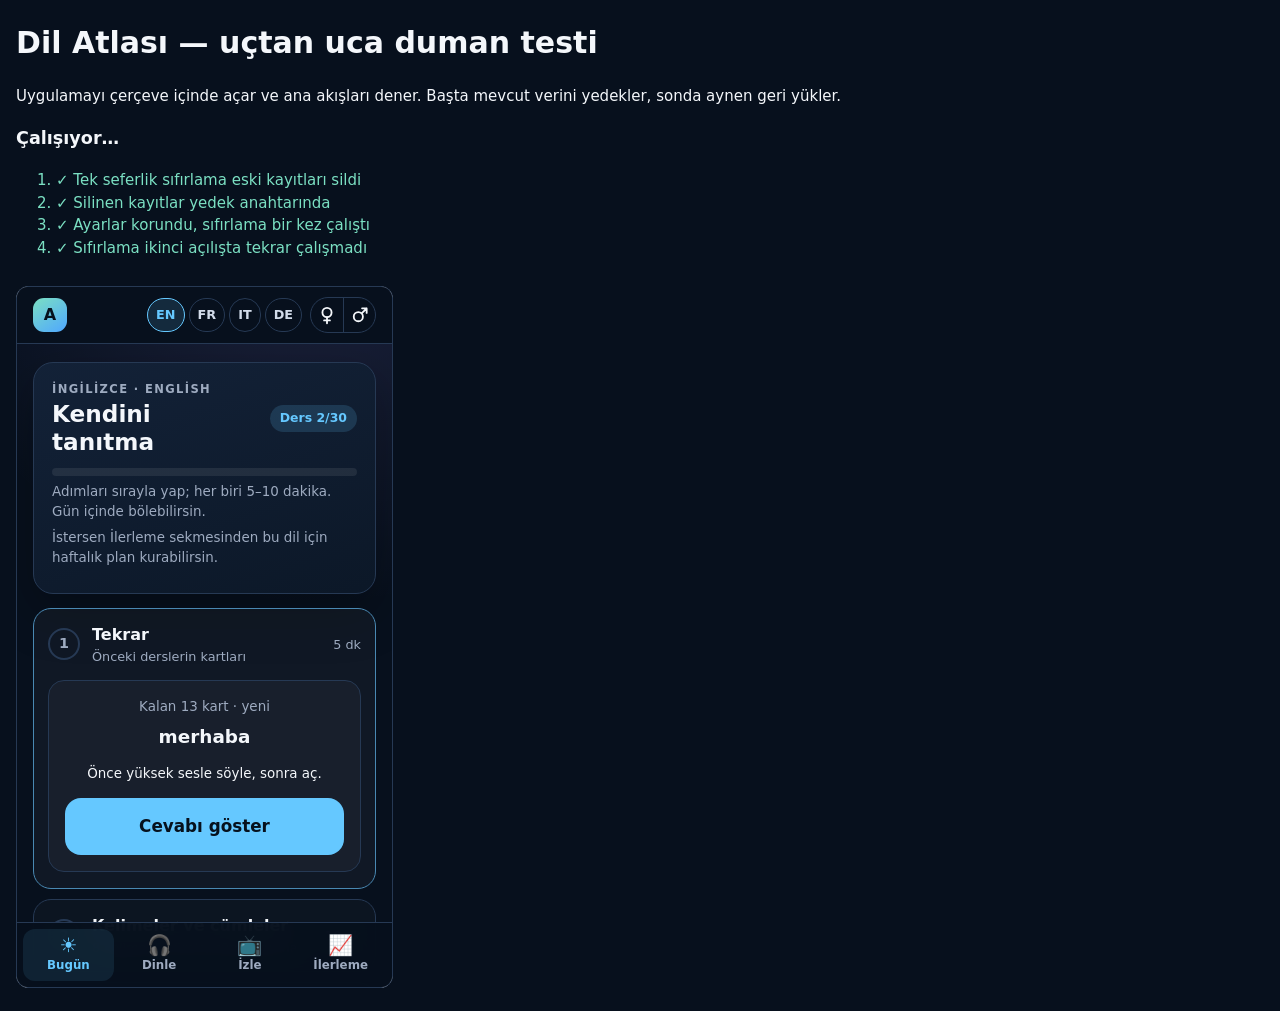
==== commit 11c4d6b2: "Telaffuz kontrolü: ilk oturum da sessizse kurtarma, aynı kelimeye dönüş, ses kullanım tanılaması v22" ====
--- a/tests/smoke.html
+++ b/tests/smoke.html
@@ -245,6 +245,16 @@
     w = stub(frame.contentWindow); check(!w.__eskiSayfa, 'Yenile ve devam et sayfayı yeniledi');
     $ = s => w.document.querySelector(s); $$ = s => [...w.document.querySelectorAll(s)];
     check($('.step.open .step-title')?.textContent === 'Konuş' && !!$('#pronTest'), 'Yenileme sonrası Konuş adımı açık, telaffuz testi hazır', $('.step.open .step-title')?.textContent);
+    const back = $('.pron-item.ready');
+    check(back?.dataset.t === w.LESSONS.fr[0].w[0][0] && /Şimdi ✓ Kontrol et/.test(back.querySelector('.check').textContent), 'Yenileme sonrası aynı kelimeye dönüldü, "şimdi dokun ve söyle" yazıyor', back?.dataset.t);
+    // Kullanıcının v22 durumu: sayfanın İLK oturumu da sessiz (ör. önce seslendirme çalındı) → yine Yenile önerilir, tanılamada tts sayısı görünür
+    let micOpen2 = 0;
+    w.SpeechRecognition = w.webkitSpeechRecognition = class { start() { micOpen2++; this.onstart?.(); this.onaudiostart?.(); } stop() { w.setTimeout(() => this.onend?.(), 5); } abort() {} };
+    $$('.step.open .pron-item .speak')[1].click();
+    const tools1 = $$('.step.open .pron-item')[1].querySelector('.pron-tools'), chk1 = [...tools1.querySelectorAll('.btn')].find(b => b.textContent.includes('Kontrol'));
+    chk1.click(); await wait(40);
+    const t1 = tools1.querySelector('.check').textContent;
+    check(!!tools1.querySelector('.check .btn') && /Yenile/.test(tools1.querySelector('.check .btn').textContent) && /oturum 1/.test(t1) && /tts [1-9]/.test(t1), 'İlk oturum da sessizse Yenile önerisi; tanılamada seslendirme sayısı', t1);
     check(w.matchWords("J'ai un chat.", 'jai un chat').score < 1 && w.matchWords('Ça va très bien', 'ca va tres bien').score === 1, 'Karşılaştırma aksan ve noktalamayı yok sayıyor');
     check(!Object.keys(localStorage).some(k => /kayit|rec|audio/i.test(k)), 'Ses kaydı saklanmadı');
 
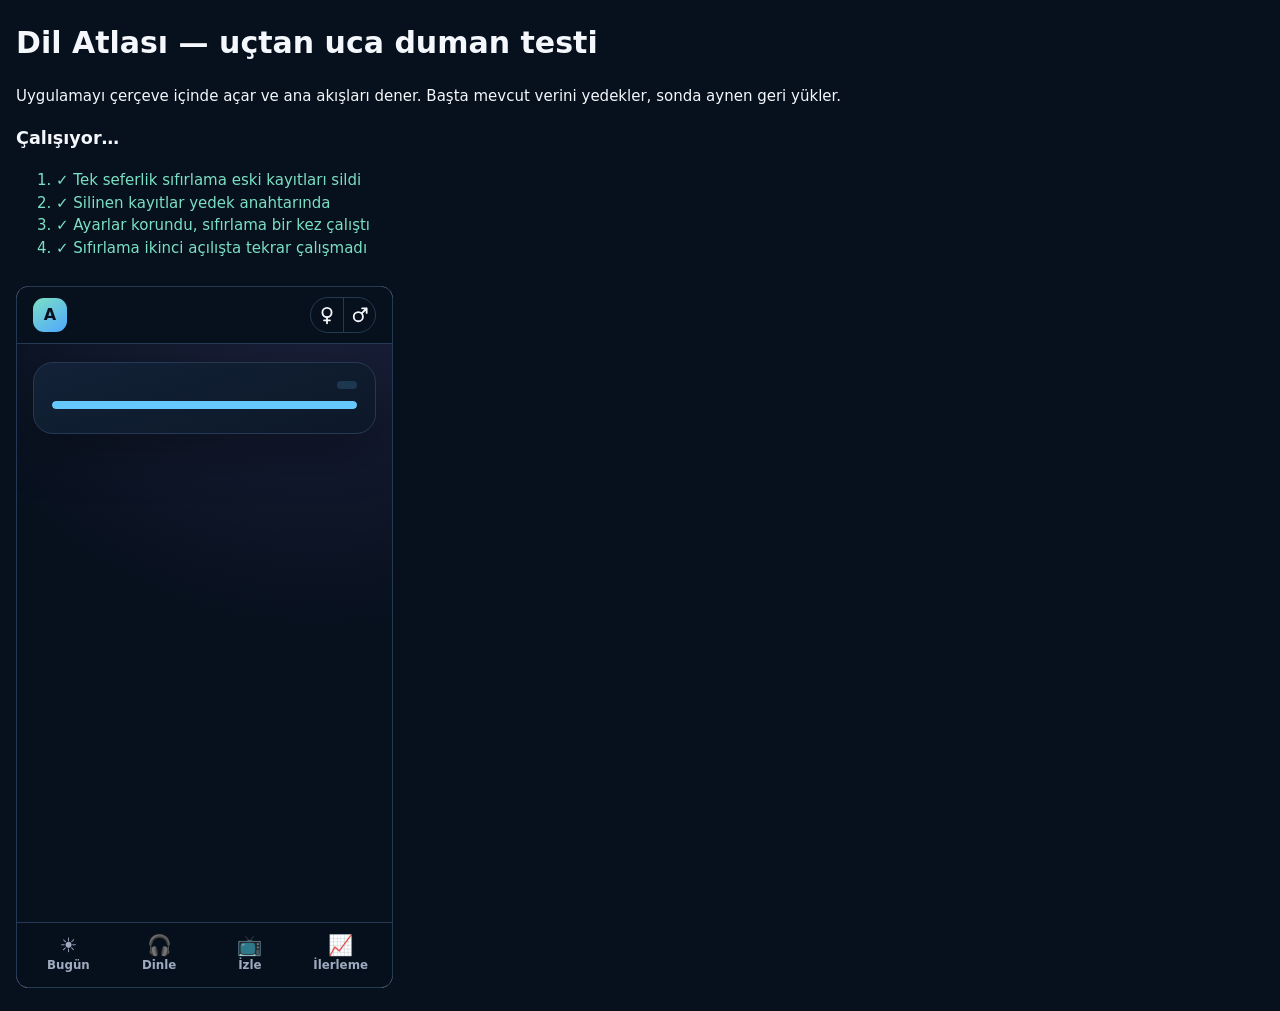
==== commit fe386ea9: "Telaffuz kontrolü: mikrofon kendiliğinden kapanmıyor, iPhone'da yeniden açılış otomatik yenileme ile" ====
--- a/tests/smoke.html
+++ b/tests/smoke.html
@@ -31,7 +31,7 @@
   const FLAG = 'dil-atlasi-sifirlama-2026-09';
   const load = async (keepFlag = true) => { if (keepFlag) localStorage.setItem(FLAG, '1'); frame.src = '../index.html?test=' + Date.now(); await new Promise(r => frame.onload = r); await wait(150); return stub(frame.contentWindow); };
   // Test ortamı: seslendirme anında biter, zamanlayıcılar en fazla 5 ms, onaylar evet, CSP ihlalleri toplanır.
-  const stub = w => { w.speechSynthesis.speak = u => w.setTimeout(() => u.onend && u.onend(), 5); w.speechSynthesis.cancel = () => {}; const st = w.setTimeout.bind(w); w.setTimeout = (f, ms) => st(f, Math.min(ms, 5)); w.confirm = () => true; w.cspViolations = []; w.document.addEventListener('securitypolicyviolation', e => w.cspViolations.push(e.violatedDirective + ' ' + e.blockedURI)); return w; };
+  const stub = w => { w.speechSynthesis.speak = u => w.setTimeout(() => { u.onend && u.onend(); u.dispatchEvent(new w.Event('end')); }, 5); w.speechSynthesis.cancel = () => {}; const st = w.setTimeout.bind(w); w.__realTimeout = st; w.__fastTimeout = (f, ms) => st(f, Math.min(ms, 5)); w.setTimeout = w.__fastTimeout; w.confirm = () => true; w.cspViolations = []; w.document.addEventListener('securitypolicyviolation', e => w.cspViolations.push(e.violatedDirective + ' ' + e.blockedURI)); return w; };
 
   try {
     // 0) Tek seferlik sıfırlama: eski kayıtlar silinir ama yedeklenir, diğer ayarlar kalır
@@ -110,7 +110,7 @@
     $$('.step.open .btn').find(b => b.textContent.startsWith('Tamamladım')).click();
 
     // 3c) Ses zinciri: "Hepsini dinle" başka bir ▶ ile durur (Safari cancel sonrası onend gönderse bile)
-    const spoken = [], fakeSpeak = u => { spoken.push(u.lang); w.setTimeout(() => u.onend && u.onend(), 5); };
+    const spoken = [], fakeSpeak = u => { spoken.push(u.lang); w.setTimeout(() => { u.onend && u.onend(); u.dispatchEvent(new w.Event('end')); }, 5); };
     w.speechSynthesis.speak = fakeSpeak; w.speechSynthesis.cancel = () => {};
     const hl = $$('.step-head'); if (hl[1].getAttribute('aria-expanded') !== 'true') hl[1].click();
     $$('.step.open .btn').find(b => b.textContent === '▶ Hepsini dinle').click(); await wait(2);
@@ -234,6 +234,11 @@
     }
     sayMode = 'ekle';
     check(deadStarts === 0 && pageStarts === 1 && instances === 1, 'Bütün kontroller tek oturumla yapıldı (iPhone yalnızca ilkini dinliyor)', `başlatma=${pageStarts} ölü=${deadStarts} nesne=${instances}`);
+    // Mikrofon açıkken ▶ ile çalan ses (telefonun kendi sesi) "söylenen" sayılmaz
+    w.setTimeout = w.__realTimeout; // bu adımda gerçek süreler: 10 sn bekleme, 1,2 sn sessizlik
+    chk.click(); say0.querySelector('.speak').click(); say(target8); await wait(700); say('xyz abc'); await wait(1400);
+    w.setTimeout = w.__fastTimeout;
+    check(/%0/.test(res8()) && /Anlaşılan: „xyz abc”/.test(res8()), 'Seslendirme sırasında duyulan (telefonun kendi sesi) yok sayıldı', res8());
     // Kapat: mikrofon kapanır, çubuk gizlenir
     $('#asrBar .btn').click(); await wait(20);
     check(micOpen === 0 && $('#asrBar').hidden, 'Kapat ile mikrofon kapandı');
@@ -247,6 +252,27 @@
     check($('.step.open .step-title')?.textContent === 'Konuş' && !!$('#pronTest'), 'Yenileme sonrası Konuş adımı açık, telaffuz testi hazır', $('.step.open .step-title')?.textContent);
     const back = $('.pron-item.ready');
     check(back?.dataset.t === w.LESSONS.fr[0].w[0][0] && /Şimdi ✓ Kontrol et/.test(back.querySelector('.check').textContent), 'Yenileme sonrası aynı kelimeye dönüldü, "şimdi dokun ve söyle" yazıyor', back?.dataset.t);
+    // iPhone (v24 tanılaması: yeniden açılan oturum sessiz): mikrofon kendiliğinden kapanmaz; Konuş adımı kapanınca kapanır;
+    // yeniden açmak gerekirse sessiz oturum açılmaz, sayfa kendiliğinden yenilenip aynı kelimeye dönülür ve orada çalışır.
+    const iosStub = win => { let n = 0; const st = {open: 0, dead: 0}; win.DA_IOS = true; win.SpeechRecognition = win.webkitSpeechRecognition = class { start() { n++; st.open++; this.alive = n === 1 && win.event?.type === 'click'; if (!this.alive) st.dead++; this.open = true; this.list = []; win.__rec = this; this.onstart?.(); this.onaudiostart?.(); } stop() { win.setTimeout(() => { if (!this.open) return; this.open = false; st.open--; this.onend?.(); }, 5); } abort() { if (this.open) { this.open = false; st.open--; } } }; return st; };
+    const saysIn = (win, t) => { const r = win.__rec; if (!r?.open || !r.alive) return; r.list = [t]; r.onresult({resultIndex:0, results:[Object.assign([{transcript:t}], {isFinal:false})]}); };
+    let ios = iosStub(w);
+    const rowK = () => $$('.step.open .pron-item')[2], chkK = () => [...rowK().querySelectorAll('.pron-tools .btn')].find(b => b.textContent.includes('Kontrol'));
+    const wordK = w.LESSONS.fr[0].w[2][0];
+    chkK().click(); saysIn(w, wordK); await wait(40);
+    check(/%100/.test(rowK().querySelector('.check').textContent) && ios.open === 1, 'iPhone: ilk kontrol çalıştı, mikrofon açık kalıyor', rowK().querySelector('.check').textContent);
+    $$('.step-head')[3].click(); await wait(20);
+    check(ios.open === 0 && $('#asrBar')?.hidden !== false, 'Konuş adımı kapanınca mikrofon kapandı');
+    $$('.step-head')[3].click();
+    w.__eskiSayfa = true; const reloaded2 = new Promise(r => frame.onload = r); chkK().click(); await reloaded2; await wait(150);
+    w = stub(frame.contentWindow); $ = s => w.document.querySelector(s); $$ = s => [...w.document.querySelectorAll(s)];
+    check(!w.__eskiSayfa && ios.dead === 0, 'iPhone: yeniden açmak gerekince sessiz oturum açılmadı, sayfa kendiliğinden yenilendi', `ölü=${ios.dead}`);
+    const readyK = $('.pron-item.ready');
+    check(readyK?.dataset.t === wordK && /Mikrofon hazır/.test(readyK.querySelector('.check').textContent), 'Yenileme sonrası aynı kelime, "Mikrofon hazır" yazıyor', readyK?.dataset.t);
+    ios = iosStub(w);
+    [...readyK.querySelectorAll('.pron-tools .btn')].find(b => b.textContent.includes('Kontrol')).click(); saysIn(w, wordK); await wait(40);
+    check(/%100/.test(readyK.querySelector('.check').textContent) && ios.dead === 0, 'Yenilenen sayfada kontrol çalıştı', readyK.querySelector('.check').textContent);
+    w.DA_IOS = false; $('#asrBar .btn')?.click(); await wait(20);
     // Kullanıcının v22 durumu: sayfanın İLK oturumu da sessiz (ör. önce seslendirme çalındı) → yine Yenile önerilir, tanılamada tts sayısı görünür
     let micOpen2 = 0;
     w.SpeechRecognition = w.webkitSpeechRecognition = class { start() { micOpen2++; this.onstart?.(); this.onaudiostart?.(); } stop() { w.setTimeout(() => this.onend?.(), 5); } abort() {} };
@@ -254,7 +280,7 @@
     const tools1 = $$('.step.open .pron-item')[1].querySelector('.pron-tools'), chk1 = [...tools1.querySelectorAll('.btn')].find(b => b.textContent.includes('Kontrol'));
     chk1.click(); await wait(40);
     const t1 = tools1.querySelector('.check').textContent;
-    check(!!tools1.querySelector('.check .btn') && /Yenile/.test(tools1.querySelector('.check .btn').textContent) && /oturum 1/.test(t1) && /tts [1-9]/.test(t1), 'İlk oturum da sessizse Yenile önerisi; tanılamada seslendirme sayısı', t1);
+    check(!!tools1.querySelector('.check .btn') && /Yenile/.test(tools1.querySelector('.check .btn').textContent) && /tts [1-9]/.test(t1), 'Sessiz oturumda (ilk oturum dahil) her zaman Yenile önerisi; tanılamada seslendirme sayısı', t1);
     check(w.matchWords("J'ai un chat.", 'jai un chat').score < 1 && w.matchWords('Ça va très bien', 'ca va tres bien').score === 1, 'Karşılaştırma aksan ve noktalamayı yok sayıyor');
     check(!Object.keys(localStorage).some(k => /kayit|rec|audio/i.test(k)), 'Ses kaydı saklanmadı');
 
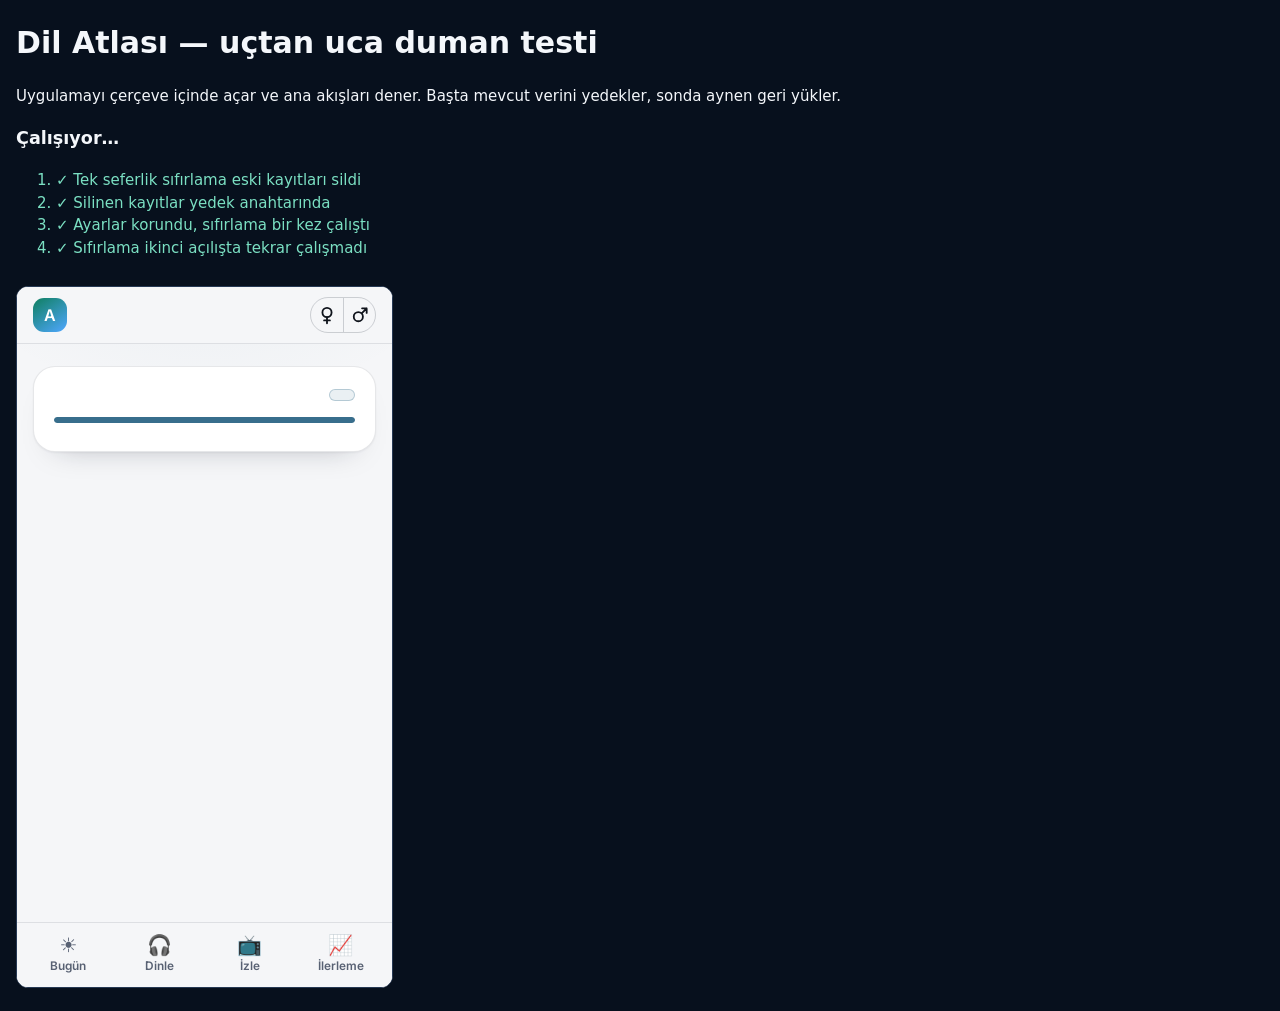
==== commit dc04c205: "Açık/koyu tema seçimi (İlerleme → Görünüm: Sistem, Açık, Koyu) - dil-atlasi-tema ('light' | 'dark', " ====
--- a/tests/smoke.html
+++ b/tests/smoke.html
@@ -254,7 +254,10 @@
     check(back?.dataset.t === w.LESSONS.fr[0].w[0][0] && /Şimdi ✓ Kontrol et/.test(back.querySelector('.check').textContent), 'Yenileme sonrası aynı kelimeye dönüldü, "şimdi dokun ve söyle" yazıyor', back?.dataset.t);
     // iPhone (v24 tanılaması: yeniden açılan oturum sessiz): mikrofon kendiliğinden kapanmaz; Konuş adımı kapanınca kapanır;
     // yeniden açmak gerekirse sessiz oturum açılmaz, sayfa kendiliğinden yenilenip aynı kelimeye dönülür ve orada çalışır.
-    const iosStub = win => { let n = 0; const st = {open: 0, dead: 0}; win.DA_IOS = true; win.SpeechRecognition = win.webkitSpeechRecognition = class { start() { n++; st.open++; this.alive = n === 1 && win.event?.type === 'click'; if (!this.alive) st.dead++; this.open = true; this.list = []; win.__rec = this; this.onstart?.(); this.onaudiostart?.(); } stop() { win.setTimeout(() => { if (!this.open) return; this.open = false; st.open--; this.onend?.(); }, 5); } abort() { if (this.open) { this.open = false; st.open--; } } }; return st; };
+    // v25 tanılaması ("… → sonuç → tts → tts", sonra ses yok): seslendirme açık oturumu da susturur; sesten sonra açılan oturum da sessizdir.
+    const iosStub = win => { let n = 0; const st = {open: 0, dead: 0, tts: 0}; win.DA_IOS = true;
+      const sp = win.speechSynthesis.speak; win.speechSynthesis.speak = u => { st.tts++; if (win.__rec?.open) win.__rec.alive = false; sp(u); };
+      win.SpeechRecognition = win.webkitSpeechRecognition = class { start() { n++; st.open++; this.alive = n === 1 && win.event?.type === 'click' && st.tts === 0; if (!this.alive) st.dead++; this.open = true; this.list = []; win.__rec = this; this.onstart?.(); this.onaudiostart?.(); } stop() { win.setTimeout(() => { if (!this.open) return; this.open = false; st.open--; this.onend?.(); }, 5); } abort() { if (this.open) { this.open = false; st.open--; } } }; return st; };
     const saysIn = (win, t) => { const r = win.__rec; if (!r?.open || !r.alive) return; r.list = [t]; r.onresult({resultIndex:0, results:[Object.assign([{transcript:t}], {isFinal:false})]}); };
     let ios = iosStub(w);
     const rowK = () => $$('.step.open .pron-item')[2], chkK = () => [...rowK().querySelectorAll('.pron-tools .btn')].find(b => b.textContent.includes('Kontrol'));
@@ -272,6 +275,26 @@
     ios = iosStub(w);
     [...readyK.querySelectorAll('.pron-tools .btn')].find(b => b.textContent.includes('Kontrol')).click(); saysIn(w, wordK); await wait(40);
     check(/%100/.test(readyK.querySelector('.check').textContent) && ios.dead === 0, 'Yenilenen sayfada kontrol çalıştı', readyK.querySelector('.check').textContent);
+    // Asıl akış: ▶ ile dinle → ✓ ile söyle. iPhone'da ▶ bitince sayfa kendiliğinden yenilenir; önceki sonuçlar kalır, ✓ çalışır.
+    const row0 = () => $$('.step.open .pron-item')[0], chkOf = r => [...r.querySelectorAll('.pron-tools .btn')].find(b => b.textContent.includes('Kontrol'));
+    const word0 = w.LESSONS.fr[0].w[0][0];
+    chkOf(row0()).click(); saysIn(w, word0); await wait(40);
+    check(/%100/.test(row0().querySelector('.check').textContent), 'Aynı oturumda başka satır da çalıştı');
+    w.__eskiSayfa = true; let rl = new Promise(r => frame.onload = r); readyK.querySelector('.speak').click(); await rl; await wait(150);
+    w = stub(frame.contentWindow); $ = s => w.document.querySelector(s); $$ = s => [...w.document.querySelectorAll(s)]; ios = iosStub(w);
+    const afterPlay = $('.pron-item.ready');
+    check(!w.__eskiSayfa && afterPlay?.dataset.t === wordK && /Dinledin\. Şimdi ✓ Kontrol et/.test(afterPlay.querySelector('.check').textContent), 'iPhone: ▶ bitince sayfa yenilendi, aynı satırda "Dinledin. Şimdi ✓"', afterPlay?.querySelector('.check').textContent);
+    check(/%100/.test(row0().querySelector('.check').textContent), 'Yenilemeden sonra önceki sonuçlar duruyor');
+    chkOf(afterPlay).click(); saysIn(w, wordK); await wait(40);
+    check(/%100/.test(afterPlay.querySelector('.check').textContent) && ios.dead === 0, '▶ → ✓ akışı: kontrol çalıştı, sessiz oturum açılmadı', afterPlay.querySelector('.check').textContent);
+    // Başka yerden ses (♀ örneği) çalınınca açık oturum susar; sonraki ✓ sessiz oturumda kalmaz, sayfayı yenileyip hazırlar
+    $('#genderToggle button[data-g="f"]').click(); await wait(20);
+    rl = new Promise(r => frame.onload = r); chkOf(row0()).click(); await rl; await wait(150);
+    w = stub(frame.contentWindow); $ = s => w.document.querySelector(s); $$ = s => [...w.document.querySelectorAll(s)]; ios = iosStub(w);
+    check($('.pron-item.ready')?.dataset.t === word0 && /Mikrofon hazır/.test($('.pron-item.ready .check').textContent), 'Sesten sonra ✓: sayfa yenilendi, aynı satırda "Mikrofon hazır"');
+    chkOf(row0()).click(); saysIn(w, word0); await wait(40);
+    check(/%100/.test(row0().querySelector('.check').textContent) && ios.dead === 0, 'Yenilemeden sonra kontrol çalıştı', row0().querySelector('.check').textContent);
+    $('#genderToggle button[data-g="f"]').click(); localStorage.removeItem('dil-atlasi-ses-cinsiyet');
     w.DA_IOS = false; $('#asrBar .btn')?.click(); await wait(20);
     // Kullanıcının v22 durumu: sayfanın İLK oturumu da sessiz (ör. önce seslendirme çalındı) → yine Yenile önerilir, tanılamada tts sayısı görünür
     let micOpen2 = 0;
@@ -405,6 +428,17 @@
     check(/İtalyanca erkek ses yok/.test(toastText()) && w.voiceFor('it-IT').name === 'Alice', 'Erkek ses yoksa söylenir ve olan ses kullanılır', toastText());
     $('#genderToggle button[data-g="m"]').click(); $$('.lang-chip')[0].click(); localStorage.removeItem('dil-atlasi-voices');
 
+    // 9c) Tema: Açık / Koyu / Sistem; seçim kaydedilir, yenilemede açılışta uygulanır
+    const bgOf = () => w.getComputedStyle(w.document.body).backgroundColor;
+    $('#themeOpts input[value="light"]').click();
+    check(localStorage.getItem('dil-atlasi-tema') === 'light' && w.document.documentElement.dataset.theme === 'light' && /245, 246, 248/.test(bgOf()), 'Açık tema seçildi', bgOf());
+    w = await load(); $ = s => w.document.querySelector(s); $$ = s => [...w.document.querySelectorAll(s)];
+    check(w.document.documentElement.dataset.theme === 'light' && $('#themeOpts input[value="light"]').checked && $('meta[name="theme-color"]').content === '#f5f6f8', 'Açık tema yenilemede korundu');
+    $('#themeOpts input[value="dark"]').click();
+    check(w.document.documentElement.dataset.theme === 'dark' && /10, 13, 19/.test(bgOf()), 'Koyu tema seçildi', bgOf());
+    $('#themeOpts input[value=""]').click();
+    check(!localStorage.getItem('dil-atlasi-tema') && !w.document.documentElement.dataset.theme, 'Sistem temasına dönüldü');
+
     // 10) Mobil ve güvenlik
     check(w.document.documentElement.scrollWidth <= w.innerWidth, 'Mobil genişlikte yatay taşma yok');
     check(w.cspViolations.length === 0, 'CSP ihlali yok', w.cspViolations.join(', '));
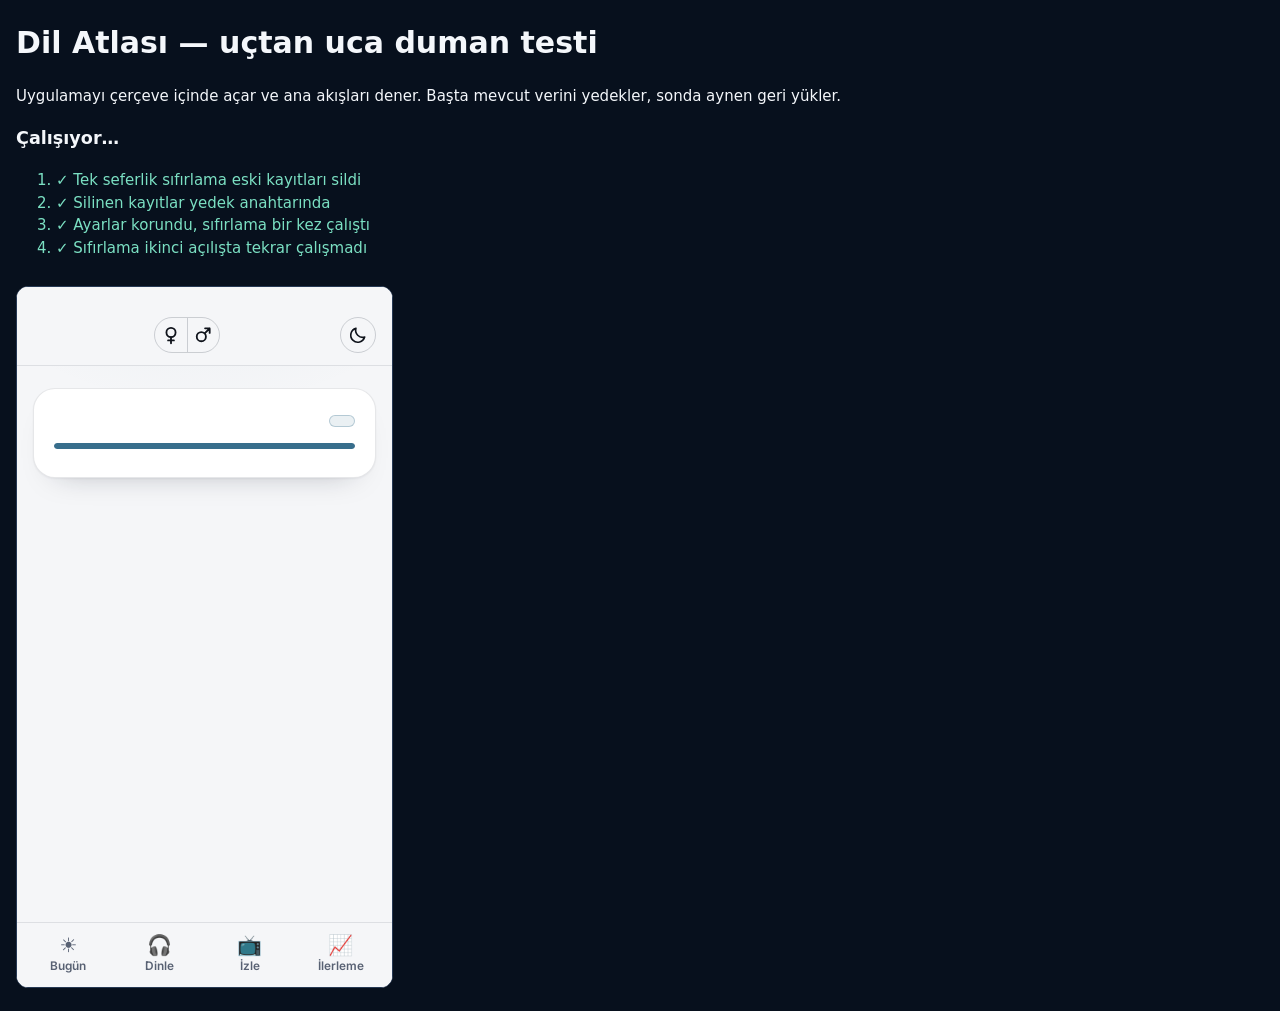
==== commit 2d2cf9d0: "Başlıkta ☀/☾ tema düğmesi; üst şerit bulanıklığından kaçmak için daha fazla üst boşluk - Başlıkta te" ====
--- a/tests/smoke.html
+++ b/tests/smoke.html
@@ -436,6 +436,10 @@
     check(w.document.documentElement.dataset.theme === 'light' && $('#themeOpts input[value="light"]').checked && $('meta[name="theme-color"]').content === '#f5f6f8', 'Açık tema yenilemede korundu');
     $('#themeOpts input[value="dark"]').click();
     check(w.document.documentElement.dataset.theme === 'dark' && /10, 13, 19/.test(bgOf()), 'Koyu tema seçildi', bgOf());
+    $('#themeToggle').click();
+    check(localStorage.getItem('dil-atlasi-tema') === 'light' && w.document.documentElement.dataset.theme === 'light' && $('#themeOpts input[value="light"]').checked && $('#themeToggle').getAttribute('aria-label') === 'Koyu temaya geç', 'Başlıktaki ☀/☾ düğmesi açık temaya geçirdi');
+    $('#themeToggle').click();
+    check(w.document.documentElement.dataset.theme === 'dark', 'Başlıktaki düğme koyu temaya geri geçirdi');
     $('#themeOpts input[value=""]').click();
     check(!localStorage.getItem('dil-atlasi-tema') && !w.document.documentElement.dataset.theme, 'Sistem temasına dönüldü');
 
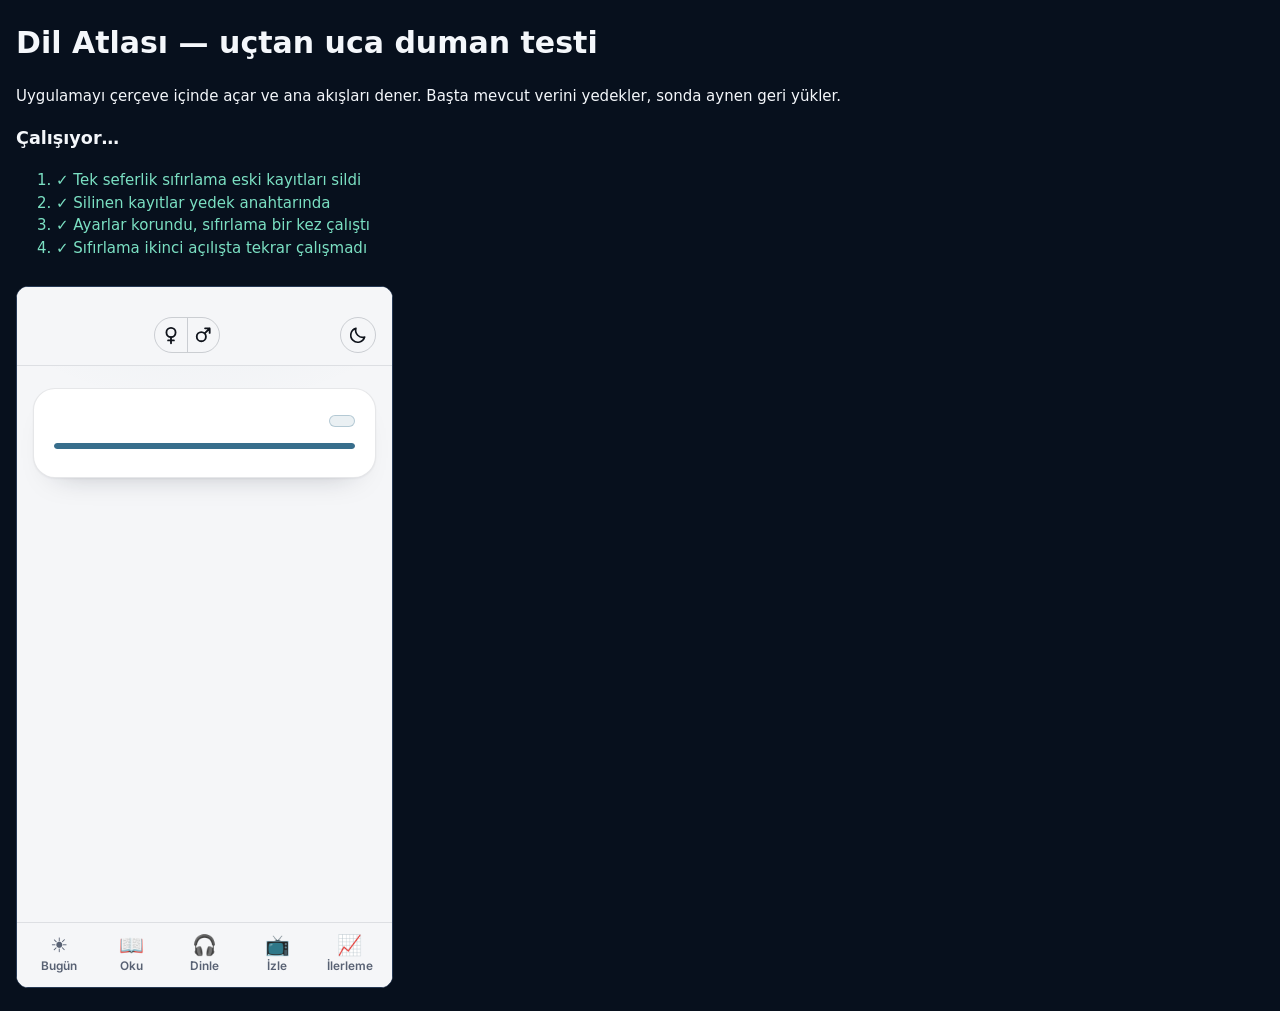
==== commit e375945d: "Oku sekmesi (hikâye, diyalog, canlandırma) ve 30 günlük yol haritası (v33) - content/stories.js: 10 " ====
--- a/tests/smoke.html
+++ b/tests/smoke.html
@@ -398,7 +398,51 @@
     w.Date.now = realNow;
     $('#timerToggle').click(); check($('#timerToggle').textContent === 'Devam et', 'Sayaç durdu');
     $('#timerReset').click(); check($('#timerDisplay').textContent === '45:00', 'Sayaç sıfırlandı');
-    check($$('#lessonList li').length === 30 && $('#lessonList li.current').textContent === w.LESSONS.en[1].t, '30 günlük rota, güncel ders işaretli');
+    check($$('#lessonList li:not(.milestone)').length === 30 && $('#lessonList li.current .rm-title').textContent === w.LESSONS.en[1].t && /Şu an buradasın/.test($('#lessonList li.current').textContent) && $$('#lessonList li.milestone').length === 4, 'Yol haritası: 30 durak, güncel derste "Şu an buradasın", 4 hedef');
+    check($$('#lessonList .rm-story').length === w.STORIES.length && $$('#lessonList li')[0].querySelector('.rm-story').textContent.includes(w.STORIES[0].t.en), 'Yol haritasında okuma metinlerinin açıldığı dersler işaretli');
+
+    // 8b) Oku: metinler ders gününe göre açılır; dokununca Türkçe, iki sesli diyalog, canlandırma, kartlar, anlama testi
+    check(!$('#readHint').hidden && $('#readHint').textContent.includes(w.STORIES[0].t.en), 'Bugün kartında sıradaki okuma önerisi', $('#readHint').textContent);
+    $('#tab-oku').click();
+    let items = $$('#readList .story-item');
+    check(!$('#panel-oku').hidden && localStorage.getItem('dil-atlasi-tab') === 'oku' && items.length === w.STORIES.length && !items[0].disabled && items[1].disabled && /Ders 3/.test(items[1].textContent), 'Oku: ilk metin açık, sonrakiler ders gününe göre kilitli');
+    items[0].click();
+    let lines = $$('#readView .line'), S0 = w.STORIES[0];
+    check(lines.length === S0.s.length && lines[0].querySelector('.tx').textContent === S0.s[0][1] && lines[0].querySelector('.tr').hidden && lines[0].querySelector('.who').textContent === 'Elena', 'Metin açıldı: İngilizce cümleler, konuşmacı adı, Türkçesi gizli');
+    lines[1].querySelector('.line-text').click();
+    check(!lines[1].querySelector('.tr').hidden && lines[1].querySelector('.tr').textContent === S0.s[1][5] && lines[0].querySelector('.tr').hidden, 'Cümleye dokununca yalnızca onun Türkçesi açıldı');
+    const VV = (name, lang) => ({name, lang, voiceURI: name, default: false});
+    w.speechSynthesis.getVoices = () => [VV('Samantha', 'en-US'), VV('Daniel', 'en-GB')];
+    check(w.voiceFor('en-US', 'f').name === 'Samantha' && w.voiceFor('en-US', 'm').name === 'Daniel', 'Diyalog: kadın konuşmacıya kadın, erkeğe erkek ses');
+    w.speechSynthesis.getVoices = () => [VV('Samantha', 'en-US')];
+    check(w.utter('Hi', 'en-US', 1, 'm').pitch < 1 && w.utter('Hi', 'en-US', 1, 'f').pitch === 1, 'Erkek ses yoksa iki konuşmacı ses perdesiyle ayrılıyor');
+    w.speechSynthesis.getVoices = () => [];
+    const said = [], realSpeak = w.speechSynthesis.speak; w.speechSynthesis.speak = u => { said.push(u.text); realSpeak(u); };
+    const [listenB, roleA] = $$('#readView .story-controls .btn');
+    listenB.click();
+    check(listenB.textContent === '■ Durdur' && lines[0].classList.contains('now'), 'Hepsini dinle: ilk cümle vurgulandı, düğme Durdur oldu');
+    for (let i = 0; i < 200 && listenB.textContent !== '▶ Hepsini dinle'; i++) await wait(5);
+    check(said.join('|') === S0.s.map(r => r[1]).join('|') && !$$('#readView .line.now').length, 'Hepsini dinle: bütün cümleler sırayla okundu, bitince durdu', said.length);
+    said.length = 0; listenB.click(); listenB.click(); await wait(60);
+    check(said.length <= 1 && listenB.textContent === '▶ Hepsini dinle', 'Durdur zinciri kesti', said.length);
+    said.length = 0; roleA.click();
+    check(lines[0].classList.contains('yours') && !lines[0].querySelector('.tr').hidden && w.getComputedStyle(lines[0].querySelector('.tx')).display === 'none' && !said.length, 'Canlandır: sıra sende — Türkçesi görünüyor, hedef cümle gizli, ses yok');
+    for (let i = 0; i < 300 && roleA.textContent !== roleA.dataset.label; i++) await wait(5);
+    check(said.join('|') === S0.s.map(r => r[1]).join('|') && !$$('#readView .line.yours').length, 'Canlandır: senin cümlelerinin doğrusu da sonra okundu, bitti');
+    w.speechSynthesis.speak = realSpeak;
+    const addB = [...$$('#readView .step-actions .btn')].find(b => /Kartlara ekle/.test(b.textContent)); addB.click();
+    check(JSON.parse(localStorage.getItem('dil-atlasi-okuma')).cards['en:0'] === today && !w.dueCards('en', 500).some(c => c.id.startsWith('en:r:')), 'Anahtar kelimeler eklendi, bugün kart olarak gelmiyor');
+    const rd = JSON.parse(localStorage.getItem('dil-atlasi-okuma')); rd.cards['en:0'] = day(-1); localStorage.setItem('dil-atlasi-okuma', JSON.stringify(rd));
+    const rcards = w.dueCards('en', 500).filter(c => c.id.startsWith('en:r:0:'));
+    check(rcards.length === 5 && rcards[0].target === S0.k[0][0] && rcards[0].tr === S0.k[0][4], 'Ertesi gün 5 okuma kartı tekrarda (en:r:0:k)', rcards.length);
+    const qs = $$('#readView .quiz-q');
+    qs.forEach((q, qi) => { const a = S0.q[qi][2], opts = q.querySelectorAll('.opt'); (qi === 1 ? opts[(a + 1) % opts.length] : opts[a]).click(); });
+    check(/2\/3 doğru/.test($('#readView .quiz-result').textContent) && qs[1].querySelector('.wrong') && qs[1].querySelector('.right') && JSON.parse(localStorage.getItem('dil-atlasi-okuma')).done['en:0'].s === 2, 'Anlama testi: 2/3, yanlış ve doğru işaretlendi, sonuç kaydedildi');
+    check($('#readHint').hidden, 'Test çözülünce Bugün önerisi kalktı');
+    $('#readView .back-link').click(); items = $$('#readList .story-item');
+    check(!$('#readList').hidden && $('#readView').hidden && /✓ 2\/3/.test(items[0].textContent), 'Listeye dönüldü, sonuç görünüyor');
+    check(w.document.documentElement.scrollWidth <= w.innerWidth, 'Oku sekmesinde yatay taşma yok');
+    $('#tab-ilerleme').click();
 
     // 9) Dili sıfırla: yalnızca o dil silinir
     localStorage.setItem(`da:lesson:de:${day(-1)}`, '1');
@@ -406,6 +450,7 @@
     check(localStorage.getItem(`da:lesson:en:${day(-1)}`) === null && localStorage.getItem(`da:lesson:de:${day(-1)}`) === '1', 'Sıfırlama yalnızca seçili dili sildi');
     check(!Object.keys(JSON.parse(localStorage.getItem('dil-atlasi-srs')).cards).some(k => k.startsWith('en:')), 'Sıfırlama o dilin kartlarını sildi');
     check($('#lessonPill').textContent === 'Ders 1/30', 'Sıfırlamadan sonra Ders 1');
+    check(!JSON.parse(localStorage.getItem('dil-atlasi-okuma')).done['en:0'] && !JSON.parse(localStorage.getItem('dil-atlasi-okuma')).cards['en:0'], 'Sıfırlama o dilin okuma kayıtlarını sildi');
 
     // 9b) Kadın/erkek ses: üstteki ♀ ♂ düğmeleri; doğal aksan (dilin kendi bölgesi) öne alınır
     const V = (name, lang) => ({name, lang, voiceURI: name, default: false});
